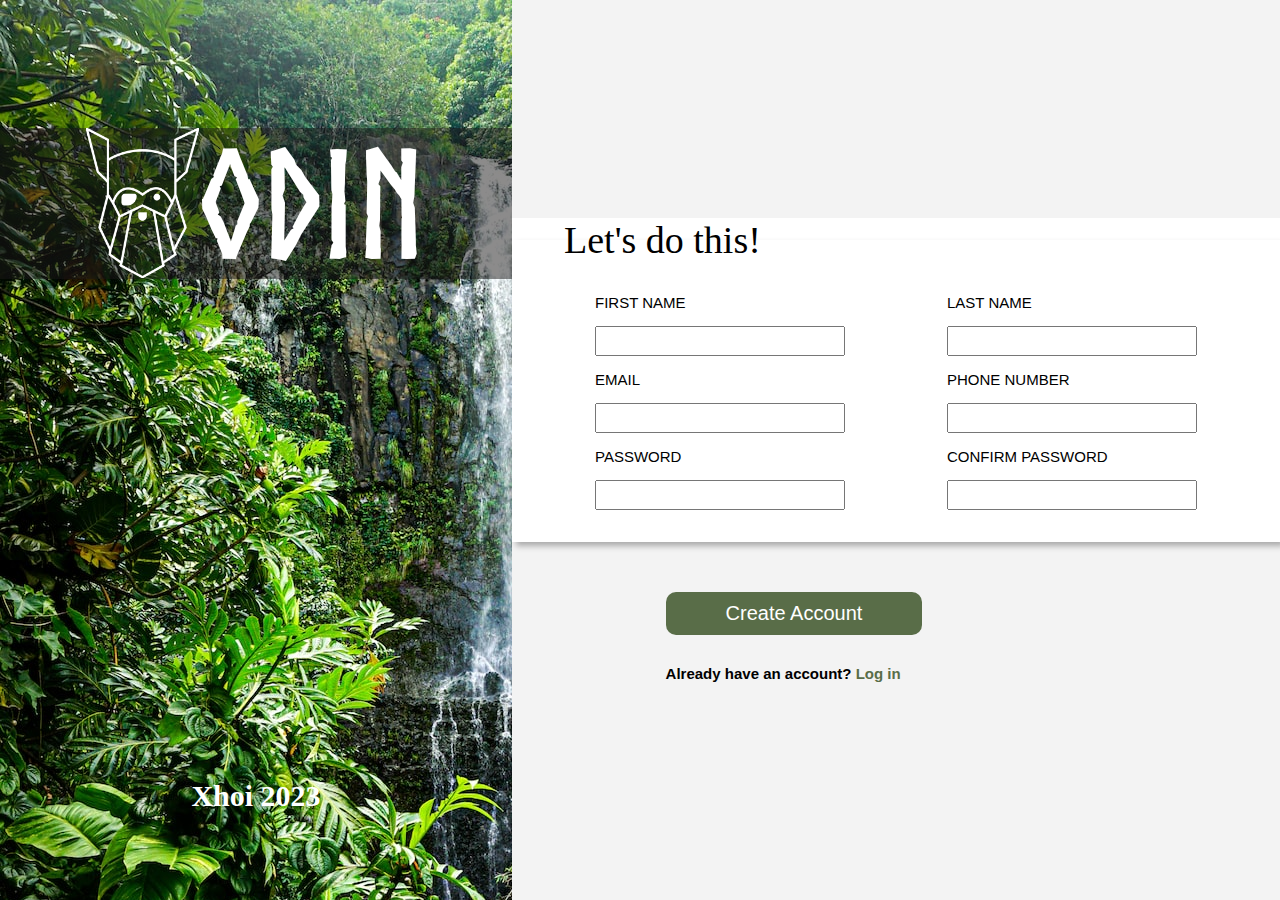
==== index.html @ b8d6292f "add form UI only" ====
<!DOCTYPE html>
<html lang="en">
  <head>
    <meta charset="UTF-8" />
    <meta name="viewport" content="width=device-width, initial-scale=1.0" />
    <link rel="stylesheet" href="./style.css" />
    <title>Form</title>
  </head>
  <body>
    <div class="container">
      <div class="containerLeft">
        <div class="logoText">
          <img src="./odin-lined.png" alt="" />
          <h1>Odin</h1>
        </div>
        <h4>Xhoi 2023</h4>
      </div>

      <div class="containerRight">
        <form action="" class="form">

            <fieldset>
                <legend>Let's do this!</legend>

<div class="formContainer">

    <div class="leftFormColumn">
        <label for="firstName"> First Name</label>
        <input type="text" name="firstName" id="">

        <label for="email">Email</label>
        <input type="email" name="email" id="">

        <label for="password">Password</label>
        <input type="password" name="password" id="">
    </div>

    <div class="rightFormColumn">
        <label for="lastName">Last Name</label>
        <input type="text" name="lastName" id="">

        <label for="phone">Phone Number</label>
        <input type="tel" name="phone" id="">

        <label for="passwordConf">Confirm Password</label>
        <input type="password" name="passwordConf" id="">
    </div>

    

</div>

              </fieldset>
              
            </form>
            <div class="btnContainer">
                <button class="btn">Create Account</button>
                <h4>Already have an account? <a href="#">Log in</a></h4>
            </div>
          </div>
        
      </div>

    <script src="./index.js"></script>
  </body>
</html>
---- style.css ----
* {
  margin: 0;
  padding: 0;
  box-sizing: border-box;
}
@font-face {
  font-family: Nord-Bold;
  src: url(./Norse-Bold.otf);
}

.container {
  height: 100vh;
  display: flex;
  width: 100%;
  flex-direction: row;
}

.containerLeft {
  width: 40%;
  height: 100%;
  background-image: url(./bg.jfif);
  padding-top: 10%;
}

.logoText {
  background-color: rgba(25, 23, 23, 0.5);
  display: flex;
  justify-content: center;
}
.logoText > img {
  height: 150px;
  fill: #1e1c1c;
}
.logoText > h1 {
  font-size: 150px;
  font-family: Nord-Bold;
  color: white;
}
.containerLeft h4 {
  color: white;
  text-align: center;
  font-size: 30px;
  margin-top: 500px;
}

.containerRight {
  width: 60%;
  display: flex;
  flex-direction: column;
  align-items: center;
  justify-content: center;
  background-color: rgb(243, 243, 243);
}

.form {
  display: flex;
  flex-direction: column;
  width: 100%;
  background-color: white;
}
fieldset {
  border: none;
  padding: 12px;
  box-shadow: 4px 4px 6px rgba(0, 0, 0, 0.3);
}

legend {
  font-size: 38px;
  padding: 0 40px;
}

.formContainer {
  display: flex;
  font-size: 15px;
  font-family: "Lucida Sans", "Lucida Sans Regular", "Lucida Grande",
    "Lucida Sans Unicode", Geneva, Verdana, sans-serif;
  text-transform: uppercase;
  margin: 20px;
  justify-content: space-around;
}

.leftFormColumn {
  display: flex;
  flex-direction: column;
  gap: 15px;
}

.leftFormColumn input {
  width: 250px;
  height: 30px;
}

.rightFormColumn {
  display: flex;
  flex-direction: column;
  gap: 15px;
}

.rightFormColumn input {
  width: 250px;
  height: 30px;
}

.btnContainer {
  display: flex;
  flex-direction: column;
  align-items: start;
  width: 60%;
  margin: 50px 0 0 0px;
}

.btn {
  background-color: #596d48;
  font-size: 20px;
  color: white;
  padding: 10px 60px;
  border-radius: 10px;
  border: none;
}
.btnContainer > h4 {

  margin-top: 30px;
  font-size: 15px;
  font-family: "Lucida Sans", "Lucida Sans Regular", "Lucida Grande",
  "Lucida Sans Unicode", Geneva, Verdana, sans-serif;
}
.btnContainer > h4 > a {
  
  text-decoration: none;
  color: #596d48;
  

}
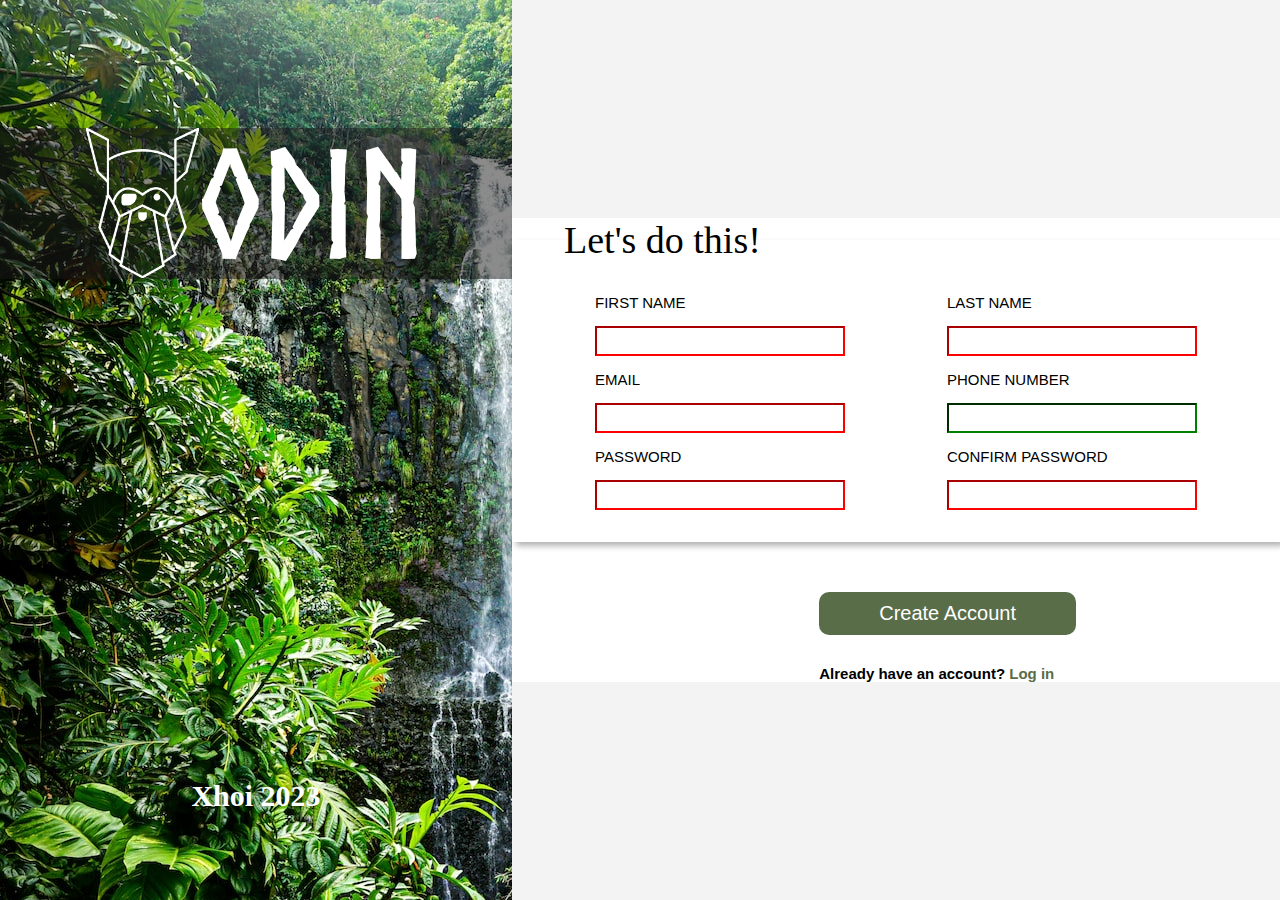
==== commit a1fdb822: "add some simple validation" ====
--- a/index.html
+++ b/index.html
@@ -26,37 +26,36 @@
 
     <div class="leftFormColumn">
         <label for="firstName"> First Name</label>
-        <input type="text" name="firstName" id="">
+        <input type="text" name="firstName" id="" required>
 
         <label for="email">Email</label>
-        <input type="email" name="email" id="">
+        <input type="email" name="email" id="" required>
 
         <label for="password">Password</label>
-        <input type="password" name="password" id="">
+        <input type="password" name="password" id="" required minlength="6" pattern="[a-z][A-Z][0-9]">
     </div>
 
     <div class="rightFormColumn">
         <label for="lastName">Last Name</label>
-        <input type="text" name="lastName" id="">
+        <input type="text" name="lastName" id="" required>
 
         <label for="phone">Phone Number</label>
         <input type="tel" name="phone" id="">
 
         <label for="passwordConf">Confirm Password</label>
-        <input type="password" name="passwordConf" id="">
+        <input type="password" name="passwordConf" id="" required minlength="6" pattern="[a-z][A-Z][0-9]">
     </div>
 
-    
 
 </div>
 
               </fieldset>
               
+              <div class="btnContainer">
+                <button class="btn" type="submit">Create Account</button>
+                <h4>Already have an account? <a href="#">Log in</a></h4>
+              </div>
             </form>
-            <div class="btnContainer">
-                <button class="btn">Create Account</button>
-                <h4>Already have an account? <a href="#">Log in</a></h4>
-            </div>
           </div>
         
       </div>
--- a/style.css
+++ b/style.css
@@ -106,7 +106,8 @@
   flex-direction: column;
   align-items: start;
   width: 60%;
-  margin: 50px 0 0 0px;
+  margin: 50px 0 0 auto;
+
 }
 
 .btn {
@@ -123,11 +124,20 @@
   font-size: 15px;
   font-family: "Lucida Sans", "Lucida Sans Regular", "Lucida Grande",
   "Lucida Sans Unicode", Geneva, Verdana, sans-serif;
+
 }
 .btnContainer > h4 > a {
   
   text-decoration: none;
   color: #596d48;
   
+}
 
+input:valid {
+
+border-color: green;
+}
+input:invalid {
+
+  border-color: red;
 }